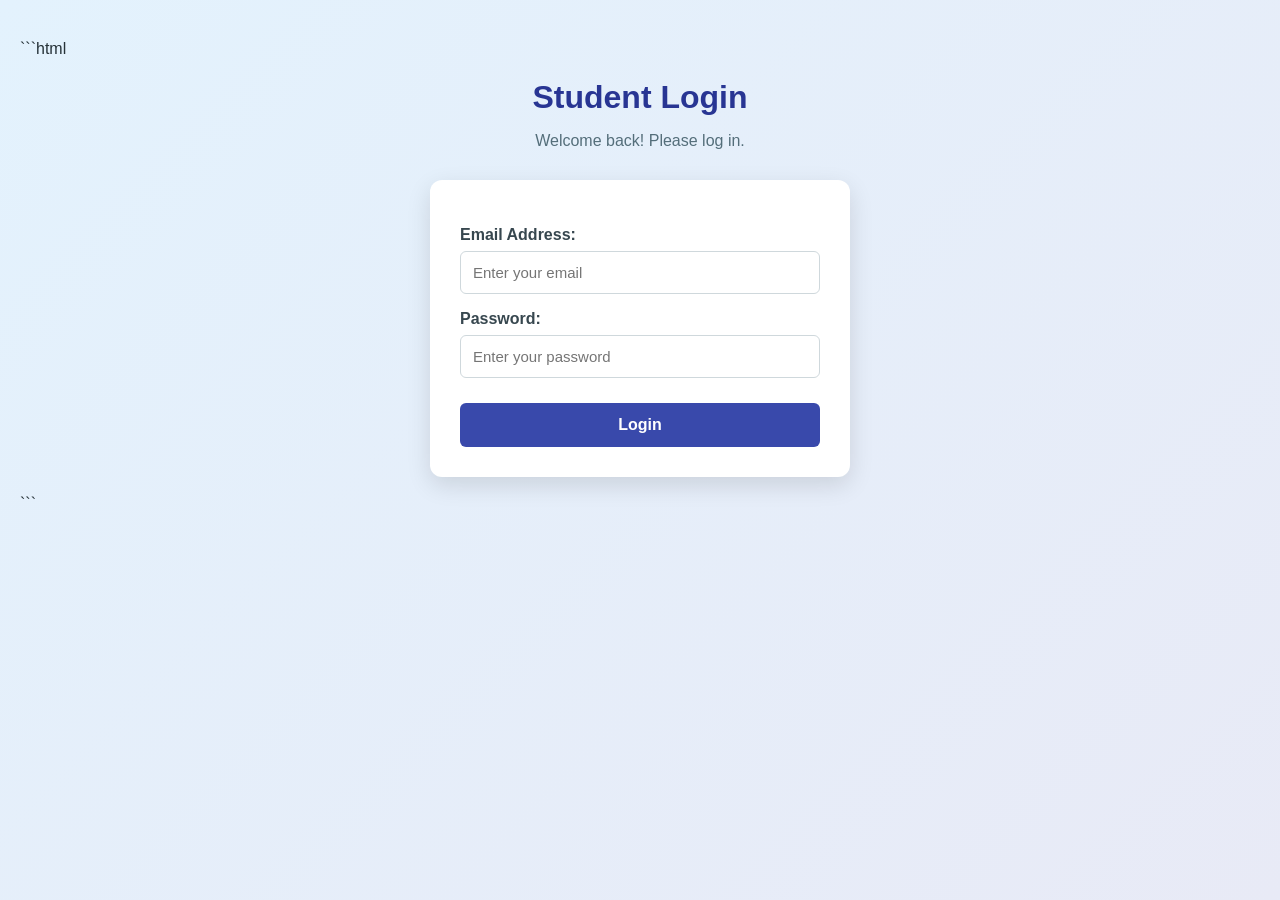
==== Websites/login.html @ ea69457b "Initial commit - Student Registration and Login System" ====
```html
<!DOCTYPE html>
<html lang="en">
<head>
    <meta charset="UTF-8">
    <meta name="viewport" content="width=device-width, initial-scale=1.0">
    <title>Student Login System</title>
    <link rel="stylesheet" href="login.css">
</head>
<body>

    <h1>Student Login</h1>
    <p>Welcome back! Please log in.</p>

    <form id="loginForm" novalidate>
        <label for="loginEmail">Email Address:</label>
        <input type="email" id="loginEmail" name="loginEmail"
               placeholder="Enter your email">

        <label for="loginPassword">Password:</label>
        <input type="password" id="loginPassword" name="loginPassword"
               placeholder="Enter your password">

        <button type="submit" id="loginButton">Login</button>
    </form>

    <p id="loginMessage"></p>

    <script src="login.js"></script>

</body>
</html>
```
---- Websites/login.css ----
/* Login page styling */
* {
    box-sizing: border-box;
}

body {
    font-family: Arial, Helvetica, sans-serif;
    background: linear-gradient(135deg, #e3f2fd, #e8eaf6);
    margin: 0;
    padding: 40px 20px;
    min-height: 100vh;
    color: #263238;
}

/* Page heading */
h1 {
    text-align: center;
    color: #283593;
    font-size: 32px;
    margin-bottom: 10px;
}

body > p {
    text-align: center;
    color: #546e7a;
    margin-bottom: 30px;
}

/* Login form card */
#loginForm {
    background: #ffffff;
    max-width: 420px;
    width: 100%;
    margin: 0 auto;
    padding: 30px;
    border-radius: 12px;
    box-shadow: 0 8px 25px rgba(0, 0, 0, 0.12);
}

/* Labels */
#loginForm label {
    display: block;
    margin-top: 16px;
    margin-bottom: 7px;
    font-weight: bold;
    color: #37474f;
}

/* Input fields */
#loginForm input {
    display: block;
    width: 100%;
    padding: 12px;
    border: 1px solid #cfd8dc;
    border-radius: 6px;
    font-size: 15px;
    outline: none;
    transition: border-color 0.2s, box-shadow 0.2s;
}

/* Input focus */
#loginForm input:focus {
    border-color: #3949ab;
    box-shadow: 0 0 0 3px rgba(57, 73, 171, 0.12);
}

/* Login button */
#loginButton {
    display: block;
    width: 100%;
    margin-top: 25px;
    padding: 13px;
    background: #3949ab;
    color: #ffffff;
    border: none;
    border-radius: 6px;
    font-size: 16px;
    font-weight: bold;
    cursor: pointer;
    transition: background-color 0.2s;
}

#loginButton:hover {
    background: #283593;
}

#loginButton:focus-visible {
    outline: 3px solid #7986cb;
    outline-offset: 3px;
}

/* Login feedback message */
#loginMessage {
    max-width: 420px;
    margin: 18px auto;
    text-align: center;
    font-weight: bold;
}

/* Responsive design */
@media (max-width: 600px) {
    body {
        padding: 25px 15px;
    }

    h1 {
        font-size: 26px;
    }

    #loginForm {
        padding: 22px;
    }
}
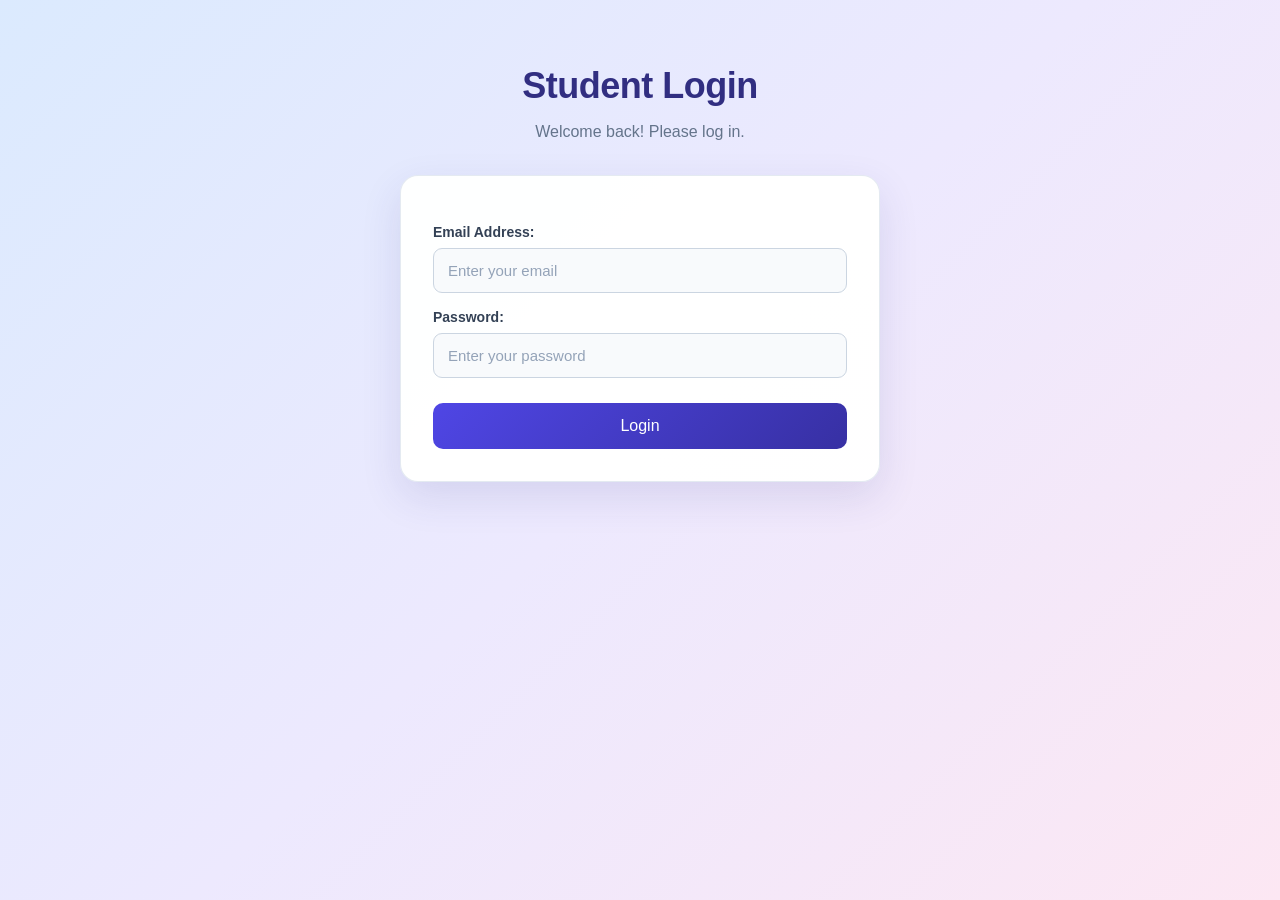
==== commit f6733e44: "Update student registration and login validation" ====
--- a/Websites/login.html
+++ b/Websites/login.html
@@ -1,4 +1,3 @@
-```html
 <!DOCTYPE html>
 <html lang="en">
 <head>
@@ -30,4 +29,3 @@
 
 </body>
 </html>
-```
--- a/Websites/login.css
+++ b/Websites/login.css
@@ -1,114 +1,105 @@
-
-/* Login page styling */
+/* ===== Global Styling ===== */
 * {
     box-sizing: border-box;
+    margin: 0;
+    padding: 0;
 }
 
 body {
-    font-family: Arial, Helvetica, sans-serif;
-    background: linear-gradient(135deg, #e3f2fd, #e8eaf6);
-    margin: 0;
+    font-family: 'Segoe UI', Arial, sans-serif;
+    background: linear-gradient(135deg, #dbeafe, #ede9fe, #fce7f3);
+    min-height: 100vh;
     padding: 40px 20px;
-    min-height: 100vh;
-    color: #263238;
+    color: #1e293b;
 }
 
-/* Page heading */
+/* ===== Page Heading ===== */
 h1 {
     text-align: center;
-    color: #283593;
-    font-size: 32px;
-    margin-bottom: 10px;
+    color: #312e81;
+    font-size: 36px;
+    font-weight: 700;
+    margin: 25px 0 12px;
+    letter-spacing: -0.5px;
 }
 
 body > p {
     text-align: center;
-    color: #546e7a;
+    color: #64748b;
+    font-size: 16px;
     margin-bottom: 30px;
+    line-height: 1.6;
 }
 
-/* Login form card */
-#loginForm {
-    background: #ffffff;
-    max-width: 420px;
+/* ===== Registration and Login Forms ===== */
+#loginForm,
+#registrationForm,
+#registerForm,
+form {
+    max-width: 480px;
     width: 100%;
     margin: 0 auto;
-    padding: 30px;
-    border-radius: 12px;
-    box-shadow: 0 8px 25px rgba(0, 0, 0, 0.12);
+    padding: 32px;
+    background: rgba(255, 255, 255, 0.96);
+    border: 1px solid rgba(226, 232, 240, 0.9);
+    border-radius: 18px;
+    box-shadow: 0 15px 40px rgba(49, 46, 129, 0.12);
 }
 
-/* Labels */
-#loginForm label {
+/* ===== Form Labels ===== */
+form label {
     display: block;
-    margin-top: 16px;
-    margin-bottom: 7px;
-    font-weight: bold;
-    color: #37474f;
+    font-size: 14px;
+    font-weight: 600;
+    color: #334155;
+    margin: 16px 0 8px;
 }
 
-/* Input fields */
-#loginForm input {
+/* ===== Input Fields ===== */
+form input,
+form select,
+form textarea {
     display: block;
     width: 100%;
-    padding: 12px;
-    border: 1px solid #cfd8dc;
-    border-radius: 6px;
+    padding: 13px 14px;
+    font-family: inherit;
     font-size: 15px;
+    color: #1e293b;
+    background: #f8fafc;
+    border: 1px solid #cbd5e1;
+    border-radius: 9px;
     outline: none;
-    transition: border-color 0.2s, box-shadow 0.2s;
+    transition: all 0.25s ease;
 }
 
-/* Input focus */
-#loginForm input:focus {
-    border-color: #3949ab;
-    box-shadow: 0 0 0 3px rgba(57, 73, 171, 0.12);
+/* Placeholder */
+form input::placeholder,
+form textarea::placeholder {
+    color: #94a3b8;
 }
 
-/* Login button */
-#loginButton {
+/* Focus Effect */
+form input:focus,
+form select:focus,
+form textarea:focus {
+    background: #ffffff;
+    border-color: #6366f1;
+    box-shadow: 0 0 0 4px rgba(99, 102, 241, 0.12);
+}
+
+/* ===== Buttons ===== */
+#loginButton,
+#registerButton,
+#registerBtn,
+form button[type="submit"],
+form input[type="submit"] {
     display: block;
     width: 100%;
     margin-top: 25px;
-    padding: 13px;
-    background: #3949ab;
+    padding: 14px;
+    background: linear-gradient(135deg, #4f46e5, #3730a3);
     color: #ffffff;
     border: none;
-    border-radius: 6px;
+    border-radius: 10px;
     font-size: 16px;
-    font-weight: bold;
-    cursor: pointer;
-    transition: background-color 0.2s;
-}
-
-#loginButton:hover {
-    background: #283593;
-}
-
-#loginButton:focus-visible {
-    outline: 3px solid #7986cb;
-    outline-offset: 3px;
-}
-
-/* Login feedback message */
-#loginMessage {
-    max-width: 420px;
-    margin: 18px auto;
-    text-align: center;
-    font-weight: bold;
-}
-
-/* Responsive design */
-@media (max-width: 600px) {
-    body {
-        padding: 25px 15px;
-    }
-
-    h1 {
-        font-size: 26px;
-    }
-
-    #loginForm {
-        padding: 22px;
-    }
-}
+}
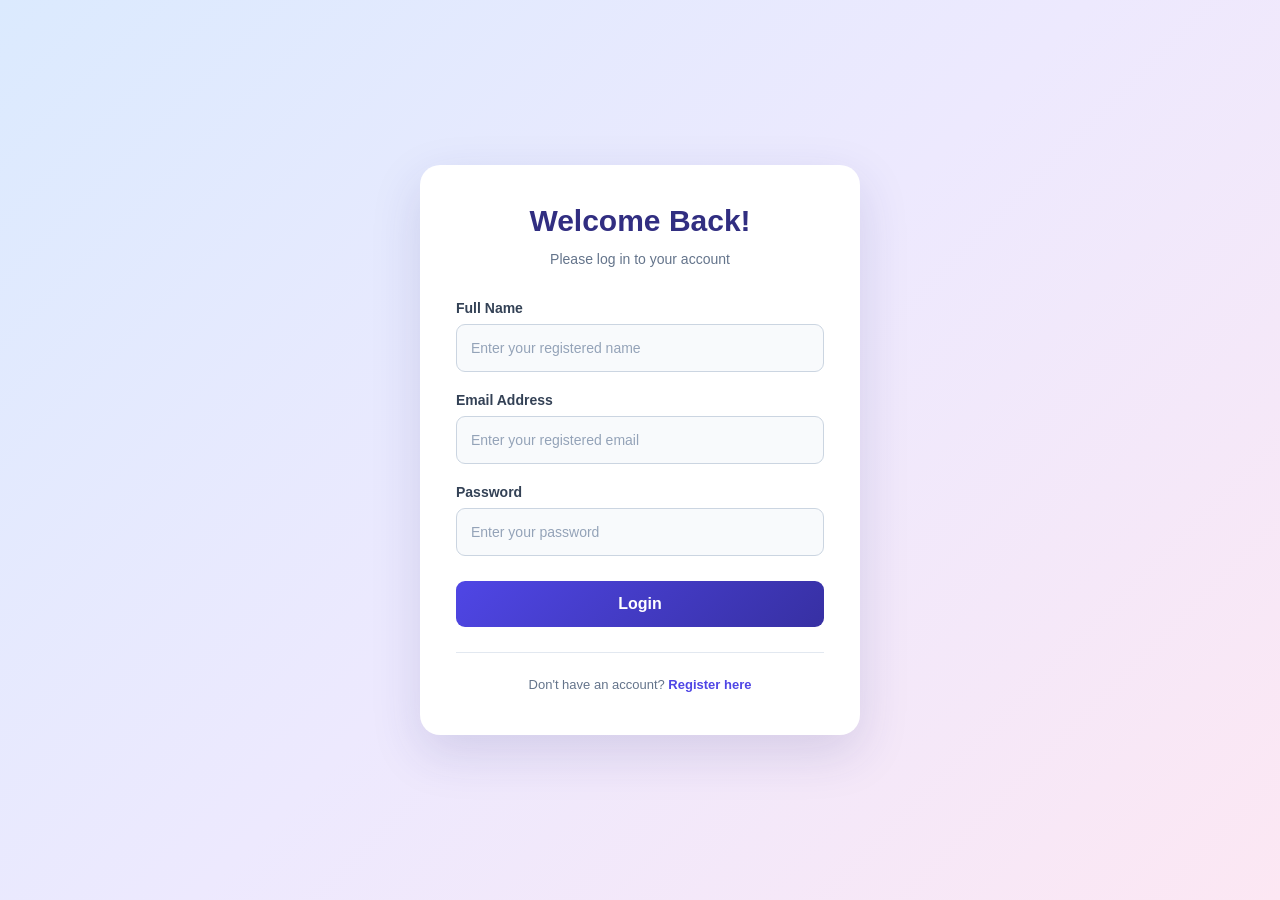
==== commit 53dfd437: "Update website design and login validation" ====
--- a/Websites/login.html
+++ b/Websites/login.html
@@ -1,31 +1,56 @@
+
 <!DOCTYPE html>
 <html lang="en">
 <head>
     <meta charset="UTF-8">
     <meta name="viewport" content="width=device-width, initial-scale=1.0">
-    <title>Student Login System</title>
+    <title>Student Login</title>
+
     <link rel="stylesheet" href="login.css">
 </head>
 <body>
 
-    <h1>Student Login</h1>
-    <p>Welcome back! Please log in.</p>
+    <div class="login-container">
 
-    <form id="loginForm" novalidate>
-        <label for="loginEmail">Email Address:</label>
-        <input type="email" id="loginEmail" name="loginEmail"
-               placeholder="Enter your email">
+        <div class="login-header">
+            <h1>Welcome Back!</h1>
+            <p>Please log in to your account</p>
+        </div>
 
-        <label for="loginPassword">Password:</label>
-        <input type="password" id="loginPassword" name="loginPassword"
-               placeholder="Enter your password">
+        <form id="loginForm" novalidate>
 
-        <button type="submit" id="loginButton">Login</button>
-    </form>
+            <div class="form-group">
+                <label for="loginName">Full Name</label>
+                <input type="text" id="loginName"
+                       placeholder="Enter your registered name">
+            </div>
 
-    <p id="loginMessage"></p>
+            <div class="form-group">
+                <label for="loginEmail">Email Address</label>
+                <input type="email" id="loginEmail"
+                       placeholder="Enter your registered email">
+            </div>
+
+            <div class="form-group">
+                <label for="loginPassword">Password</label>
+                <input type="password" id="loginPassword"
+                       placeholder="Enter your password">
+            </div>
+
+            <button type="submit" id="loginButton">Login</button>
+
+            <p id="loginMessage" aria-live="polite"></p>
+
+        </form>
+
+        <div class="login-footer">
+            <p>Don't have an account?
+                <a href="register.html">Register here</a>
+            </p>
+        </div>
+
+    </div>
 
     <script src="login.js"></script>
-
 </body>
 </html>
--- a/Websites/login.css
+++ b/Websites/login.css
@@ -1,4 +1,5 @@
-/* ===== Global Styling ===== */
+
+/* Reset */
 * {
     box-sizing: border-box;
     margin: 0;
@@ -7,99 +8,204 @@
 
 body {
     font-family: 'Segoe UI', Arial, sans-serif;
-    background: linear-gradient(135deg, #dbeafe, #ede9fe, #fce7f3);
     min-height: 100vh;
-    padding: 40px 20px;
+    padding: 30px 20px;
+
+    display: flex;
+    justify-content: center;
+    align-items: center;
+
+    background: linear-gradient(
+        135deg,
+        #dbeafe,
+        #ede9fe,
+        #fce7f3
+    );
+
     color: #1e293b;
 }
 
-/* ===== Page Heading ===== */
-h1 {
+/* Login Card */
+.login-container {
+    max-width: 440px;
+    width: 100%;
+    padding: 38px 35px;
+
+    background: #ffffff;
+    border-radius: 20px;
+
+    box-shadow: 0 18px 50px rgba(49, 46, 129, 0.15);
+    border: 1px solid rgba(255, 255, 255, 0.8);
+}
+
+/* Heading */
+.login-header {
     text-align: center;
+    margin-bottom: 30px;
+}
+
+.login-header h1 {
     color: #312e81;
-    font-size: 36px;
+    font-size: 30px;
     font-weight: 700;
-    margin: 25px 0 12px;
-    letter-spacing: -0.5px;
-}
-
-body > p {
-    text-align: center;
+    margin: 0 0 10px;
+}
+
+.login-header p {
     color: #64748b;
-    font-size: 16px;
-    margin-bottom: 30px;
+    font-size: 14px;
     line-height: 1.6;
 }
 
-/* ===== Registration and Login Forms ===== */
-#loginForm,
-#registrationForm,
-#registerForm,
-form {
-    max-width: 480px;
-    width: 100%;
-    margin: 0 auto;
-    padding: 32px;
-    background: rgba(255, 255, 255, 0.96);
-    border: 1px solid rgba(226, 232, 240, 0.9);
-    border-radius: 18px;
-    box-shadow: 0 15px 40px rgba(49, 46, 129, 0.12);
-}
-
-/* ===== Form Labels ===== */
-form label {
+/* Form */
+#loginForm {
+    width: 100%;
+}
+
+.form-group {
+    margin-bottom: 20px;
+}
+
+/* Labels */
+.form-group label {
     display: block;
+    margin-bottom: 8px;
     font-size: 14px;
     font-weight: 600;
     color: #334155;
-    margin: 16px 0 8px;
-}
-
-/* ===== Input Fields ===== */
-form input,
-form select,
-form textarea {
+}
+
+/* Input Fields */
+.form-group input {
     display: block;
     width: 100%;
-    padding: 13px 14px;
+    height: 48px;
+    padding: 12px 14px;
+
     font-family: inherit;
-    font-size: 15px;
+    font-size: 14px;
     color: #1e293b;
+
     background: #f8fafc;
     border: 1px solid #cbd5e1;
     border-radius: 9px;
+
     outline: none;
-    transition: all 0.25s ease;
-}
-
-/* Placeholder */
-form input::placeholder,
-form textarea::placeholder {
+    transition: 0.25s ease;
+}
+
+.form-group input::placeholder {
     color: #94a3b8;
 }
 
-/* Focus Effect */
-form input:focus,
-form select:focus,
-form textarea:focus {
+.form-group input:focus {
     background: #ffffff;
     border-color: #6366f1;
     box-shadow: 0 0 0 4px rgba(99, 102, 241, 0.12);
 }
 
-/* ===== Buttons ===== */
-#loginButton,
-#registerButton,
-#registerBtn,
-form button[type="submit"],
-form input[type="submit"] {
+/* Login Button */
+#loginButton {
     display: block;
     width: 100%;
     margin-top: 25px;
     padding: 14px;
-    background: linear-gradient(135deg, #4f46e5, #3730a3);
+
+    border: none;
+    border-radius: 9px;
+
+    background: linear-gradient(
+        135deg,
+        #4f46e5,
+        #3730a3
+    );
+
     color: #ffffff;
-    border: none;
-    border-radius: 10px;
+    font-family: inherit;
     font-size: 16px;
-}+    font-weight: 700;
+
+    cursor: pointer;
+    transition: 0.25s ease;
+}
+
+#loginButton:hover {
+    background: linear-gradient(
+        135deg,
+        #4338ca,
+        #312e81
+    );
+
+    transform: translateY(-2px);
+    box-shadow: 0 8px 18px rgba(79, 70, 229, 0.25);
+}
+
+#loginButton:active {
+    transform: translateY(0);
+}
+
+/* Validation Message */
+#loginMessage {
+    margin-top: 15px;
+    text-align: center;
+    font-size: 14px;
+    font-weight: 600;
+    line-height: 1.5;
+    overflow-wrap: anywhere;
+}
+
+#loginMessage.success {
+    color: #15803d;
+}
+
+#loginMessage.error {
+    color: #dc2626;
+}
+
+/* Register Section */
+.login-footer {
+    margin-top: 25px;
+    padding-top: 20px;
+    border-top: 1px solid #e2e8f0;
+    text-align: center;
+}
+
+.login-footer p {
+    color: #64748b;
+    font-size: 13px;
+    line-height: 1.8;
+}
+
+.login-footer a {
+    color: #4f46e5;
+    font-weight: 700;
+    text-decoration: none;
+}
+
+.login-footer a:hover {
+    color: #3730a3;
+    text-decoration: underline;
+}
+
+/* Keyboard Accessibility */
+button:focus-visible,
+a:focus-visible {
+    outline: 3px solid #a5b4fc;
+    outline-offset: 3px;
+}
+
+/* Mobile Responsive */
+@media (max-width: 500px) {
+    body {
+        padding: 20px 15px;
+    }
+
+    .login-container {
+        padding: 28px 22px;
+        border-radius: 16px;
+    }
+
+    .login-header h1 {
+        font-size: 26px;
+    }
+}
